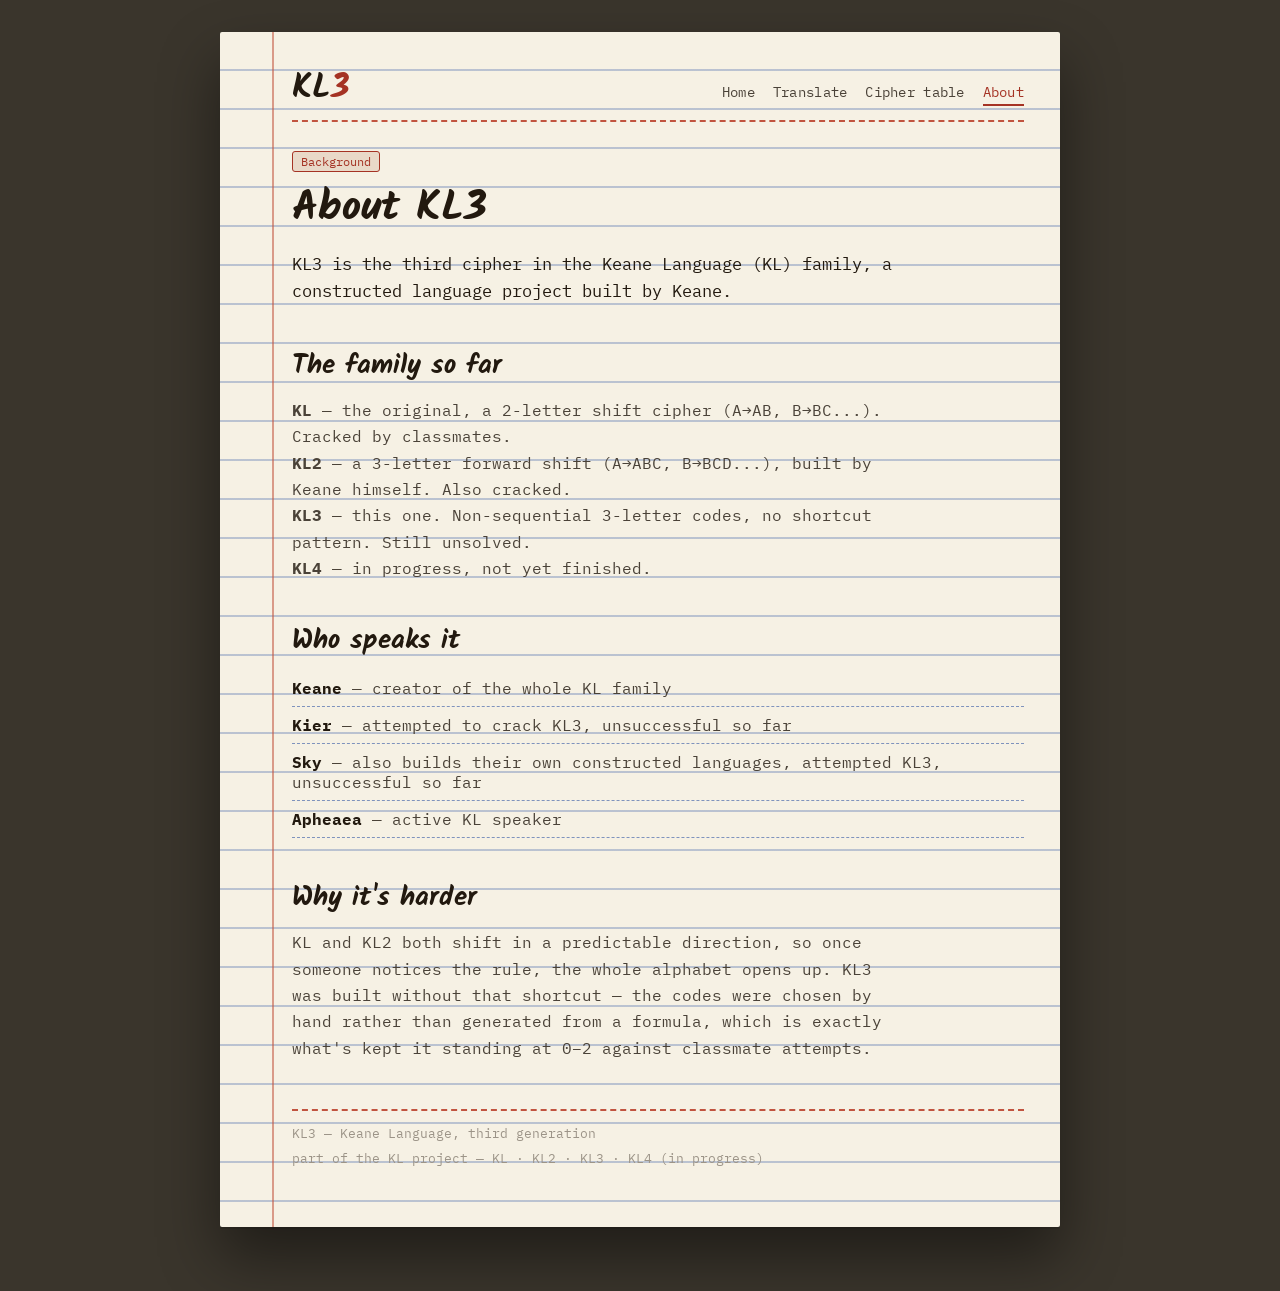
==== about.html @ f4515162 "Add files via upload" ====
<!doctype html>
<html lang="en">
<head>
<meta charset="utf-8">
<meta name="viewport" content="width=device-width, initial-scale=1">
<title>About — KL3</title>
<link rel="stylesheet" href="style.css">
</head>
<body>
<div class="page">
  <header class="top">
    <a class="wordmark" href="index.html">KL<span>3</span></a>
    <nav class="tabs">
      <a href="index.html">Home</a>
      <a href="translate.html">Translate</a>
      <a href="cipher.html">Cipher table</a>
      <a href="about.html" aria-current="page">About</a>
    </nav>
  </header>

  <main>
    <span class="tag">Background</span>
    <h1>About KL3</h1>
    <p class="lede">KL3 is the third cipher in the Keane Language (KL) family, a constructed language
    project built by Keane.</p>

    <h2>The family so far</h2>
    <p><b>KL</b> — the original, a 2-letter shift cipher (A→AB, B→BC...). Cracked by classmates.<br>
    <b>KL2</b> — a 3-letter forward shift (A→ABC, B→BCD...), built by Keane himself. Also cracked.<br>
    <b>KL3</b> — this one. Non-sequential 3-letter codes, no shortcut pattern. Still unsolved.<br>
    <b>KL4</b> — in progress, not yet finished.</p>

    <h2>Who speaks it</h2>
    <ul class="speakers">
      <li><b>Keane</b> — creator of the whole KL family</li>
      <li><b>Kier</b> — attempted to crack KL3, unsuccessful so far</li>
      <li><b>Sky</b> — also builds their own constructed languages, attempted KL3, unsuccessful so far</li>
      <li><b>Apheaea</b> — active KL speaker</li>
    </ul>

    <h2>Why it's harder</h2>
    <p>KL and KL2 both shift in a predictable direction, so once someone notices the rule, the whole
    alphabet opens up. KL3 was built without that shortcut — the codes were chosen by hand rather than
    generated from a formula, which is exactly what's kept it standing at 0–2 against classmate attempts.</p>
  </main>

  <footer class="pagefoot">
    <span>KL3 — Keane Language, third generation</span>
    <span>part of the KL project — KL · KL2 · KL3 · KL4 (in progress)</span>
  </footer>
</div>
</body>
</html>
---- style.css ----
@import url('https://fonts.googleapis.com/css2?family=Kalam:wght@400;700&family=IBM+Plex+Mono:wght@400;500;600&display=swap');

:root{
  --paper:#f6f1e4;
  --paper-edge:#eee6d2;
  --ink:#22190f;
  --ink-soft:#4a4238;
  --pencil:#9c9488;
  --rule-blue:#7f93bd;
  --rule-red:#c1543f;
  --accent:#a53324;
  --accent-soft:#e9d9c8;
}

*{box-sizing:border-box;}

html,body{
  margin:0;
  padding:0;
  background:#3a352c;
  color:var(--ink);
  font-family:'IBM Plex Mono',monospace;
}

body{
  min-height:100vh;
  display:flex;
  justify-content:center;
  padding:32px 16px 64px;
}

.page{
  width:100%;
  max-width:840px;
  background:
    repeating-linear-gradient(
      to bottom,
      transparent 0px,
      transparent 37px,
      var(--rule-blue) 38px,
      transparent 39px
    ),
    var(--paper);
  position:relative;
  padding:40px 36px 60px 72px;
  border-radius:2px;
  box-shadow:0 30px 60px rgba(0,0,0,.45), 0 2px 0 rgba(0,0,0,.1);
}

.page::before{
  content:"";
  position:absolute;
  top:0;
  left:52px;
  width:2px;
  height:100%;
  background:var(--rule-red);
  opacity:.55;
}

header.top{
  display:flex;
  align-items:baseline;
  justify-content:space-between;
  flex-wrap:wrap;
  gap:8px 24px;
  border-bottom:2px dashed var(--rule-red);
  padding-bottom:14px;
  margin-bottom:28px;
}

.wordmark{
  font-family:'Kalam',cursive;
  font-weight:700;
  font-size:2.1rem;
  color:var(--ink);
  text-decoration:none;
  line-height:1;
}

.wordmark span{color:var(--accent);}

nav.tabs{
  display:flex;
  gap:18px;
  font-size:.85rem;
  letter-spacing:.02em;
}

nav.tabs a{
  color:var(--ink-soft);
  text-decoration:none;
  padding-bottom:3px;
  border-bottom:2px solid transparent;
}

nav.tabs a:hover,
nav.tabs a[aria-current="page"]{
  color:var(--accent);
  border-bottom-color:var(--accent);
}

h1,h2,h3{
  font-family:'Kalam',cursive;
  font-weight:700;
  margin:0 0 .4em;
  line-height:1.15;
}

h1{font-size:2.6rem;}
h2{font-size:1.7rem;margin-top:1.6em;}
h3{font-size:1.15rem;color:var(--ink-soft);}

p{
  line-height:1.65;
  color:var(--ink-soft);
  max-width:60ch;
}

.lede{
  font-size:1.05rem;
  color:var(--ink);
}

.tag{
  display:inline-block;
  font-size:.72rem;
  color:var(--accent);
  border:1px solid var(--accent);
  border-radius:3px;
  padding:2px 8px;
  margin-bottom:14px;
  background:var(--accent-soft);
}

.scorecard{
  display:flex;
  align-items:center;
  gap:18px;
  margin:28px 0;
  padding:18px 20px;
  border:2px solid var(--ink);
  border-radius:6px;
  background:rgba(255,255,255,.35);
  width:fit-content;
}

.scorecard .circle{
  width:64px;
  height:64px;
  border-radius:50%;
  border:2px solid var(--accent);
  display:flex;
  align-items:center;
  justify-content:center;
  font-family:'Kalam',cursive;
  font-size:1.15rem;
  color:var(--accent);
  flex-shrink:0;
}

.scorecard .label{
  font-family:'Kalam',cursive;
  font-size:1.05rem;
  color:var(--ink-soft);
}

.grid{
  display:grid;
  grid-template-columns:repeat(auto-fill,minmax(110px,1fr));
  gap:10px 14px;
  margin:20px 0 8px;
}

.cell{
  display:flex;
  align-items:baseline;
  gap:8px;
  padding:8px 10px;
  border-bottom:1px dashed var(--rule-blue);
}

.cell .letter{
  font-family:'Kalam',cursive;
  font-size:1.3rem;
  color:var(--ink);
  width:1.2ch;
}

.cell .code{
  font-size:.95rem;
  letter-spacing:.06em;
  color:var(--accent);
  font-weight:600;
}

textarea, input[type=text]{
  width:100%;
  font-family:'IBM Plex Mono',monospace;
  font-size:1rem;
  padding:14px 16px;
  border:2px solid var(--ink);
  border-radius:6px;
  background:#fffdf8;
  color:var(--ink);
  resize:vertical;
}

textarea:focus, input[type=text]:focus{
  outline:3px solid var(--rule-blue);
  outline-offset:1px;
}

.field{margin:18px 0;}

.field label{
  display:block;
  font-family:'Kalam',cursive;
  font-size:1.05rem;
  margin-bottom:6px;
  color:var(--ink);
}

.btnrow{
  display:flex;
  gap:12px;
  margin:16px 0 4px;
  flex-wrap:wrap;
}

button{
  font-family:'Kalam',cursive;
  font-size:1.05rem;
  padding:9px 20px;
  border-radius:6px;
  border:2px solid var(--ink);
  background:var(--ink);
  color:var(--paper);
  cursor:pointer;
}

button.ghost{
  background:transparent;
  color:var(--ink);
}

button:active{transform:translateY(1px);}

.output{
  margin-top:6px;
  min-height:1.4em;
  font-size:1.05rem;
  letter-spacing:.04em;
  color:var(--accent);
  word-break:break-word;
}

.note{
  font-size:.85rem;
  color:var(--pencil);
  margin-top:24px;
}

footer.pagefoot{
  margin-top:48px;
  padding-top:14px;
  border-top:2px dashed var(--rule-red);
  font-size:.8rem;
  color:var(--pencil);
  display:flex;
  justify-content:space-between;
  flex-wrap:wrap;
  gap:8px;
}

.undefeated{
  font-family:'Kalam',cursive;
  color:var(--accent);
}

ul.speakers{
  list-style:none;
  padding:0;
  margin:14px 0;
}

ul.speakers li{
  padding:8px 0;
  border-bottom:1px dashed var(--rule-blue);
  color:var(--ink-soft);
}

ul.speakers li b{color:var(--ink);}

@media (max-width:560px){
  .page{padding:28px 18px 48px 46px;}
  .page::before{left:30px;}
  h1{font-size:2.1rem;}
  nav.tabs{gap:12px;font-size:.78rem;}
}

@media (prefers-reduced-motion: reduce){
  * {animation:none !important; transition:none !important;}
}
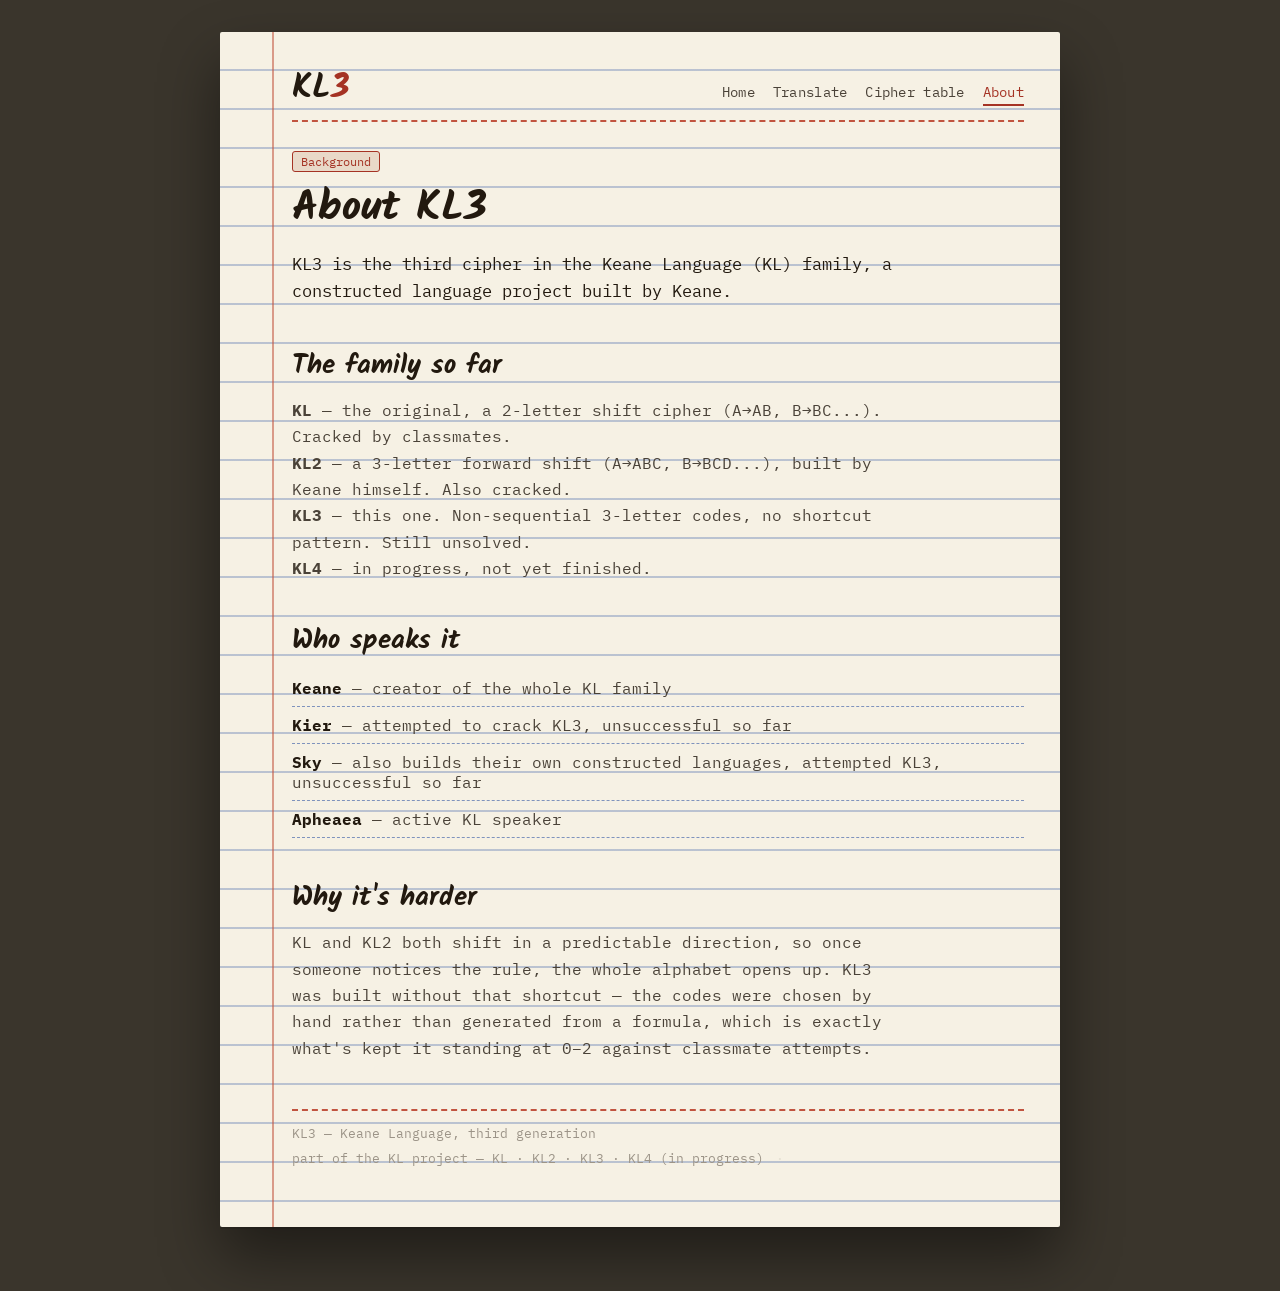
==== commit b657be3e: "Add files via upload" ====
--- a/about.html
+++ b/about.html
@@ -46,7 +46,7 @@
 
   <footer class="pagefoot">
     <span>KL3 — Keane Language, third generation</span>
-    <span>part of the KL project — KL · KL2 · KL3 · KL4 (in progress)</span>
+    <span>part of the KL project — KL · KL2 · KL3 · KL4 (in progress) <a class="ghostlink" href="secret.html" aria-label="·">·</a></span>
   </footer>
 </div>
 </body>
--- a/style.css
+++ b/style.css
@@ -213,6 +213,17 @@
 
 .field{margin:18px 0;}
 
+.translate-box{
+  border:2px solid var(--ink);
+  border-radius:10px;
+  padding:18px 20px 20px;
+  background:rgba(255,255,255,.4);
+  box-shadow:0 8px 20px rgba(0,0,0,.12);
+  margin:14px 0 6px;
+}
+
+.translate-box .field{margin:6px 0;}
+
 .field label{
   display:block;
   font-family:'Kalam',cursive;
@@ -247,12 +258,20 @@
 button:active{transform:translateY(1px);}
 
 .output{
-  margin-top:6px;
+  margin-top:14px;
   min-height:1.4em;
   font-size:1.05rem;
   letter-spacing:.04em;
   color:var(--accent);
   word-break:break-word;
+  border:2px solid var(--accent);
+  border-radius:8px;
+  padding:12px 14px;
+  background:#fffdf8;
+}
+
+.output:empty{
+  display:none;
 }
 
 .note{
@@ -273,6 +292,16 @@
   gap:8px;
 }
 
+.ghostlink{
+  color:inherit;
+  text-decoration:none;
+  opacity:.18;
+  padding:0 4px;
+}
+
+.ghostlink:hover,
+.ghostlink:focus{opacity:.6;}
+
 .undefeated{
   font-family:'Kalam',cursive;
   color:var(--accent);
